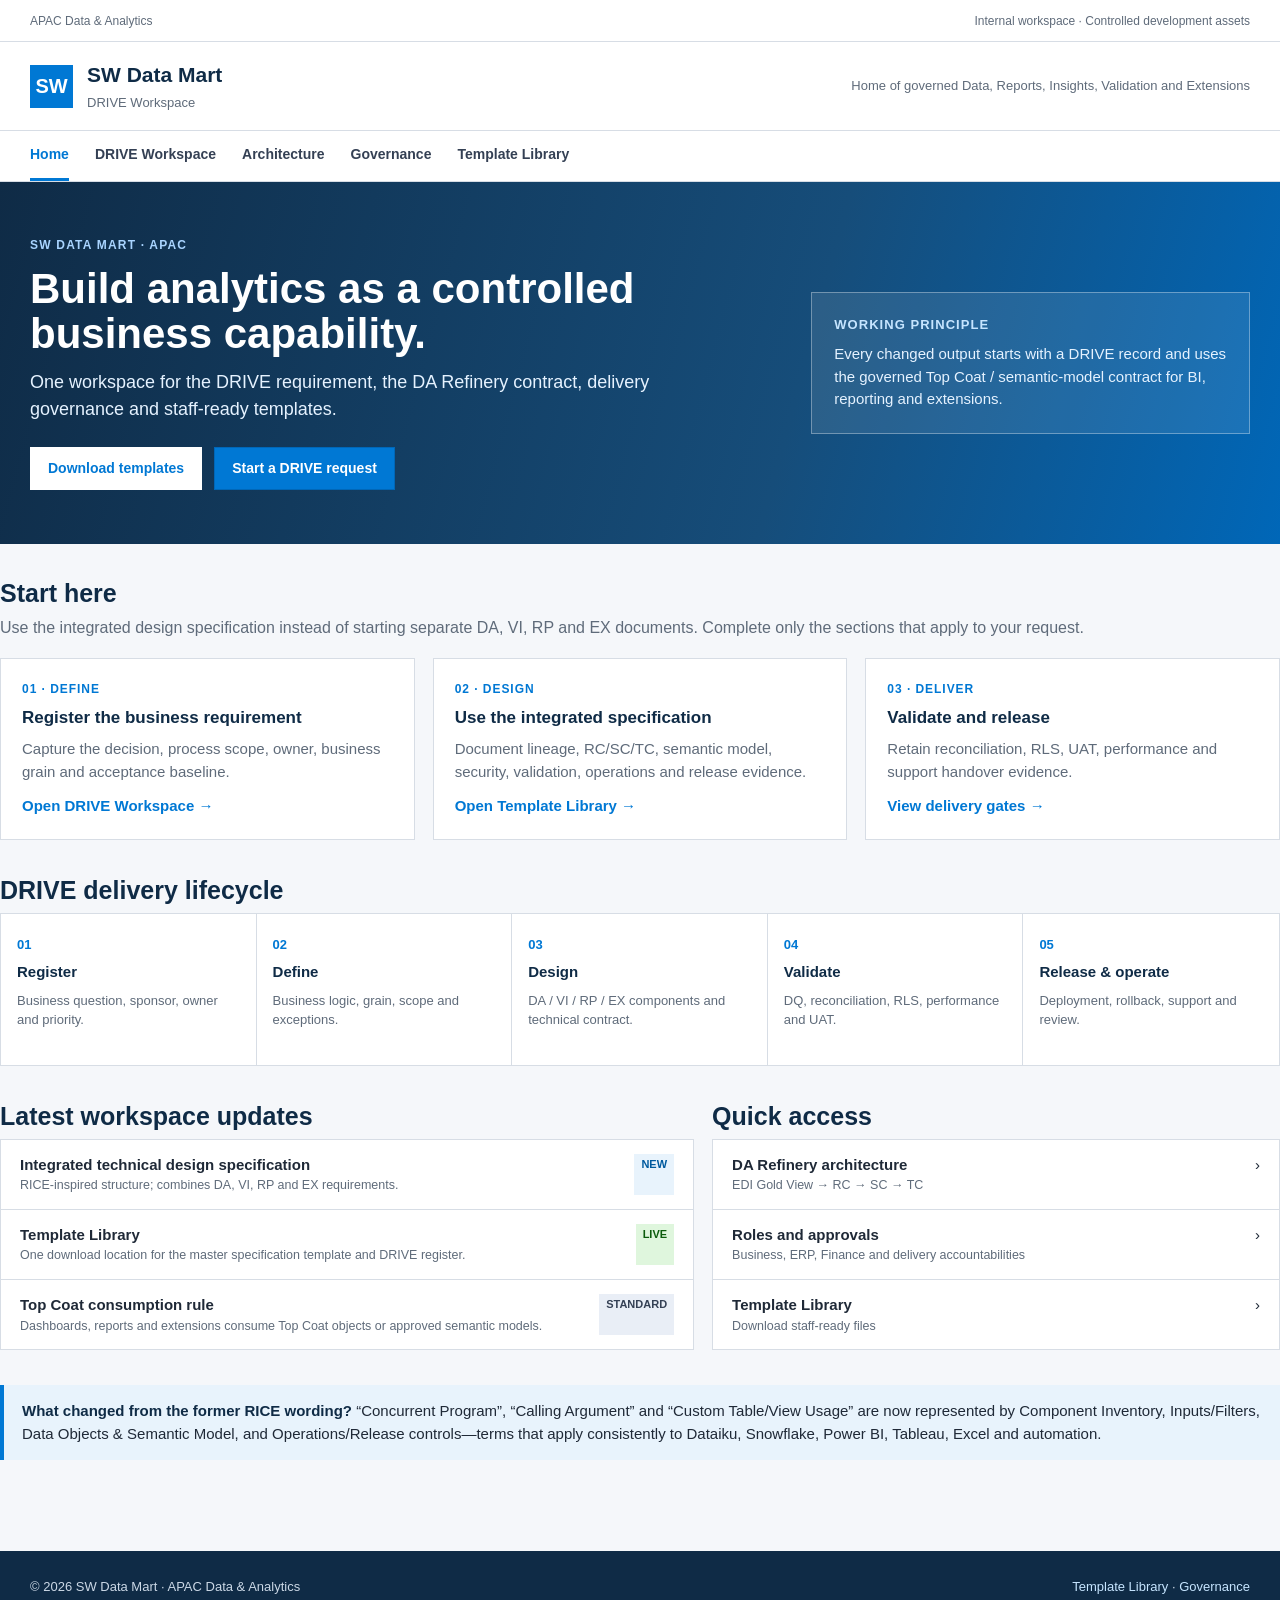
==== sharepoint-site/index.html @ db6c0f54 "Consolidate DRIVE design and add SharePoint site" ====
<!doctype html><html lang="en"><head><meta charset="utf-8"><meta name="viewport" content="width=device-width,initial-scale=1"><title>SW Data Mart | Home</title><link rel="stylesheet" href="assets/styles.css"></head><body>
<div class="topbar"><div class="shell"><span>APAC Data & Analytics</span><span>Internal workspace · Controlled development assets</span></div></div><header class="sitehead"><div class="shell brandrow"><div class="brand"><div class="mark">SW</div><div><strong>SW Data Mart</strong><span>DRIVE Workspace</span></div></div><div class="utility">Home of governed Data, Reports, Insights, Validation and Extensions</div></div></header>
<nav><div class="shell"><a class="active" href="index.html">Home</a><a href="pages/drive-workspace.html">DRIVE Workspace</a><a href="pages/architecture.html">Architecture</a><a href="pages/governance.html">Governance</a><a href="pages/template-library.html">Template Library</a></div></nav>
<main><section class="hero"><div class="shell"><div><div class="eyebrow">SW Data Mart · APAC</div><h1>Build analytics as a controlled business capability.</h1><p>One workspace for the DRIVE requirement, the DA Refinery contract, delivery governance and staff-ready templates.</p><div class="actions"><a class="btn light" href="pages/template-library.html">Download templates</a><a class="btn" href="pages/drive-workspace.html">Start a DRIVE request</a></div></div><aside class="hero-panel"><strong>Working principle</strong><p>Every changed output starts with a DRIVE record and uses the governed Top Coat / semantic-model contract for BI, reporting and extensions.</p></aside></div></section>
<div class="shell content"><section class="section"><h2>Start here</h2><p class="intro">Use the integrated design specification instead of starting separate DA, VI, RP and EX documents. Complete only the sections that apply to your request.</p><div class="grid three"><article class="card"><div class="kicker">01 · Define</div><h3>Register the business requirement</h3><p>Capture the decision, process scope, owner, business grain and acceptance baseline.</p><p style="margin-top:12px"><a href="pages/drive-workspace.html">Open DRIVE Workspace →</a></p></article><article class="card"><div class="kicker">02 · Design</div><h3>Use the integrated specification</h3><p>Document lineage, RC/SC/TC, semantic model, security, validation, operations and release evidence.</p><p style="margin-top:12px"><a href="pages/template-library.html">Open Template Library →</a></p></article><article class="card"><div class="kicker">03 · Deliver</div><h3>Validate and release</h3><p>Retain reconciliation, RLS, UAT, performance and support handover evidence.</p><p style="margin-top:12px"><a href="pages/governance.html">View delivery gates →</a></p></article></div></section>
<section class="section"><h2>DRIVE delivery lifecycle</h2><div class="process"><div class="item"><span class="num">01</span><strong>Register</strong><p>Business question, sponsor, owner and priority.</p></div><div class="item"><span class="num">02</span><strong>Define</strong><p>Business logic, grain, scope and exceptions.</p></div><div class="item"><span class="num">03</span><strong>Design</strong><p>DA / VI / RP / EX components and technical contract.</p></div><div class="item"><span class="num">04</span><strong>Validate</strong><p>DQ, reconciliation, RLS, performance and UAT.</p></div><div class="item"><span class="num">05</span><strong>Release & operate</strong><p>Deployment, rollback, support and review.</p></div></div></section>
<section class="section quick"><div><h2>Latest workspace updates</h2><div class="list"><div class="row"><div><b>Integrated technical design specification</b><small>RICE-inspired structure; combines DA, VI, RP and EX requirements.</small></div><span class="badge new">NEW</span></div><div class="row"><div><b>Template Library</b><small>One download location for the master specification template and DRIVE register.</small></div><span class="badge live">LIVE</span></div><div class="row"><div><b>Top Coat consumption rule</b><small>Dashboards, reports and extensions consume Top Coat objects or approved semantic models.</small></div><span class="badge">STANDARD</span></div></div></div><div><h2>Quick access</h2><div class="list"><a href="pages/architecture.html"><span><b>DA Refinery architecture</b><small>EDI Gold View → RC → SC → TC</small></span><span>›</span></a><a href="pages/governance.html"><span><b>Roles and approvals</b><small>Business, ERP, Finance and delivery accountabilities</small></span><span>›</span></a><a href="pages/template-library.html"><span><b>Template Library</b><small>Download staff-ready files</small></span><span>›</span></a></div></div></section>
<section class="section"><div class="notice"><b>What changed from the former RICE wording?</b> “Concurrent Program”, “Calling Argument” and “Custom Table/View Usage” are now represented by Component Inventory, Inputs/Filters, Data Objects & Semantic Model, and Operations/Release controls—terms that apply consistently to Dataiku, Snowflake, Power BI, Tableau, Excel and automation.</div></section></div></main>
<footer class="footer"><div class="shell"><span>© <span data-year></span> SW Data Mart · APAC Data & Analytics</span><span><a href="pages/template-library.html">Template Library</a> · <a href="pages/governance.html">Governance</a></span></div></footer><script src="assets/site.js"></script></body></html>
---- sharepoint-site/assets/styles.css ----
:root{--blue:#0078d4;--navy:#0f2b46;--ink:#1f2937;--muted:#5f6b7a;--bg:#f5f7fa;--line:#d7dde5;--white:#fff;--green:#107c10;--gold:#8a5d00}*{box-sizing:border-box}html{scroll-behavior:smooth}body{margin:0;background:var(--bg);color:var(--ink);font:15px/1.5 "Segoe UI",SegoeUI,Arial,sans-serif}.shell{max-width:1280px;margin:auto;padding:0 30px}.topbar{height:42px;background:#fff;border-bottom:1px solid var(--line);display:flex;align-items:center}.topbar .shell{width:100%;display:flex;justify-content:space-between;font-size:12px;color:var(--muted)}.sitehead{background:#fff}.brandrow{min-height:88px;display:flex;align-items:center;justify-content:space-between;gap:24px}.brand{display:flex;align-items:center;gap:14px}.mark{width:43px;height:43px;background:var(--blue);display:grid;place-items:center;color:#fff;font-weight:800;font-size:20px}.brand strong{display:block;color:var(--navy);font-size:21px}.brand span{color:var(--muted);font-size:13px}.utility{font-size:13px;color:var(--muted)}nav{background:#fff;border-top:1px solid var(--line);border-bottom:1px solid var(--line)}nav .shell{display:flex;gap:26px;overflow:auto}nav a{padding:13px 0;color:#344054;text-decoration:none;white-space:nowrap;font-weight:600;font-size:14px;border-bottom:3px solid transparent}nav a:hover,nav a.active{color:var(--blue);border-color:var(--blue)}.hero{background:linear-gradient(105deg,#0f2b46 0%,#164d7a 62%,#0067b8 100%);color:white;padding:54px 0}.hero .shell{display:grid;grid-template-columns:1.25fr .75fr;gap:50px;align-items:center}.eyebrow{font-size:12px;font-weight:800;letter-spacing:.1em;text-transform:uppercase;color:#a9d4ff}.hero h1{font-size:42px;line-height:1.08;margin:12px 0}.hero p{margin:0;max-width:700px;color:#e5f2ff;font-size:18px}.hero-panel{background:#ffffff18;border:1px solid #ffffff55;padding:22px}.hero-panel strong{display:block;font-size:13px;text-transform:uppercase;letter-spacing:.08em;color:#c6e5ff}.hero-panel p{font-size:15px;margin-top:9px}.btn{display:inline-block;text-decoration:none;background:var(--blue);color:white;padding:10px 17px;font-weight:700;font-size:14px;border:1px solid #0067b8}.btn.light{background:white;color:var(--blue);border-color:white}.hero .actions{margin-top:24px;display:flex;gap:12px;flex-wrap:wrap}.content{padding:34px 0 56px}.section{margin:0 0 35px}.section h2{font-size:25px;line-height:1.2;color:var(--navy);margin:0 0 8px}.section .intro{color:var(--muted);margin:0 0 18px;font-size:16px}.grid{display:grid;gap:18px}.grid.three{grid-template-columns:repeat(3,1fr)}.grid.four{grid-template-columns:repeat(4,1fr)}.card{background:#fff;border:1px solid var(--line);padding:21px}.card h3{color:var(--navy);font-size:17px;margin:0 0 8px}.card p{color:var(--muted);margin:0}.card .kicker{font-size:12px;font-weight:800;letter-spacing:.08em;color:var(--blue);text-transform:uppercase;margin-bottom:7px}.card a{color:var(--blue);font-weight:700;text-decoration:none}.card a:hover{text-decoration:underline}.notice{background:#e8f3fc;border-left:4px solid var(--blue);padding:15px 18px}.notice b{color:var(--navy)}.process{display:grid;grid-template-columns:repeat(5,1fr);gap:0;background:#fff;border:1px solid var(--line)}.process .item{padding:21px 16px;min-height:151px;position:relative}.process .item:not(:last-child){border-right:1px solid var(--line)}.process .num{display:block;color:var(--blue);font-size:13px;font-weight:800}.process strong{display:block;margin:7px 0;color:var(--navy)}.process p{font-size:13px;color:var(--muted);margin:0}.quick{display:grid;grid-template-columns:1.1fr .9fr;gap:18px}.list{background:#fff;border:1px solid var(--line)}.list h3{padding:17px 19px;margin:0;border-bottom:1px solid var(--line);font-size:16px;color:var(--navy)}.list a,.list .row{display:flex;justify-content:space-between;gap:14px;padding:14px 19px;border-bottom:1px solid var(--line);text-decoration:none;color:var(--ink)}.list a:last-child,.list .row:last-child{border-bottom:0}.list a:hover{background:#f8fbff}.list small{color:var(--muted);display:block}.badge{display:inline-block;padding:2px 7px;font-size:11px;font-weight:700;background:#e9eef6;color:#344054}.badge.live{background:#dff6dd;color:#0c5c0c}.badge.new{background:#e8f3fc;color:#005a9e}.breadcrumb{padding:18px 0 12px;font-size:13px;color:var(--muted)}.breadcrumb a{color:var(--blue);text-decoration:none}.page-title{background:#fff;border-bottom:1px solid var(--line);padding:28px 0}.page-title h1{color:var(--navy);font-size:32px;margin:0 0 7px}.page-title p{color:var(--muted);margin:0;max-width:800px}.table-wrap{overflow:auto;background:#fff;border:1px solid var(--line)}table{border-collapse:collapse;width:100%;min-width:750px}th,td{padding:13px 15px;text-align:left;vertical-align:top;border-bottom:1px solid var(--line)}th{background:var(--navy);color:#fff;font-size:13px}td{color:#475467}td:first-child{font-weight:700;color:var(--navy)}.dl-card{display:grid;grid-template-columns:50px 1fr auto;gap:15px;align-items:center;background:#fff;border:1px solid var(--line);padding:18px;margin-bottom:12px}.fileicon{width:46px;height:50px;border:1px solid #b8c5d4;color:var(--blue);font-weight:800;font-size:11px;display:grid;place-items:center}.dl-card h3{margin:0 0 4px;color:var(--navy);font-size:16px}.dl-card p{margin:0;color:var(--muted);font-size:13px}.download{background:var(--blue);color:#fff;text-decoration:none;padding:9px 13px;font-size:13px;font-weight:700;white-space:nowrap}.download:hover{background:#0067b8}.footer{background:#0f2b46;color:#cbd8e6;padding:26px 0;font-size:13px}.footer .shell{display:flex;justify-content:space-between;gap:20px;flex-wrap:wrap}.footer a{color:#c6e5ff;text-decoration:none}@media(max-width:850px){.hero .shell,.quick{grid-template-columns:1fr}.grid.three,.grid.four{grid-template-columns:repeat(2,1fr)}.process{grid-template-columns:repeat(2,1fr)}.process .item{border-bottom:1px solid var(--line)}.process .item:nth-child(2n){border-right:0}.hero h1{font-size:34px}}@media(max-width:520px){.shell{padding:0 18px}.utility{display:none}.grid.three,.grid.four,.process{grid-template-columns:1fr}.process .item{border-right:0!important}.brand strong{font-size:17px}.hero{padding:40px 0}.hero h1{font-size:30px}.dl-card{grid-template-columns:44px 1fr}.download{grid-column:1 / -1;text-align:center}}
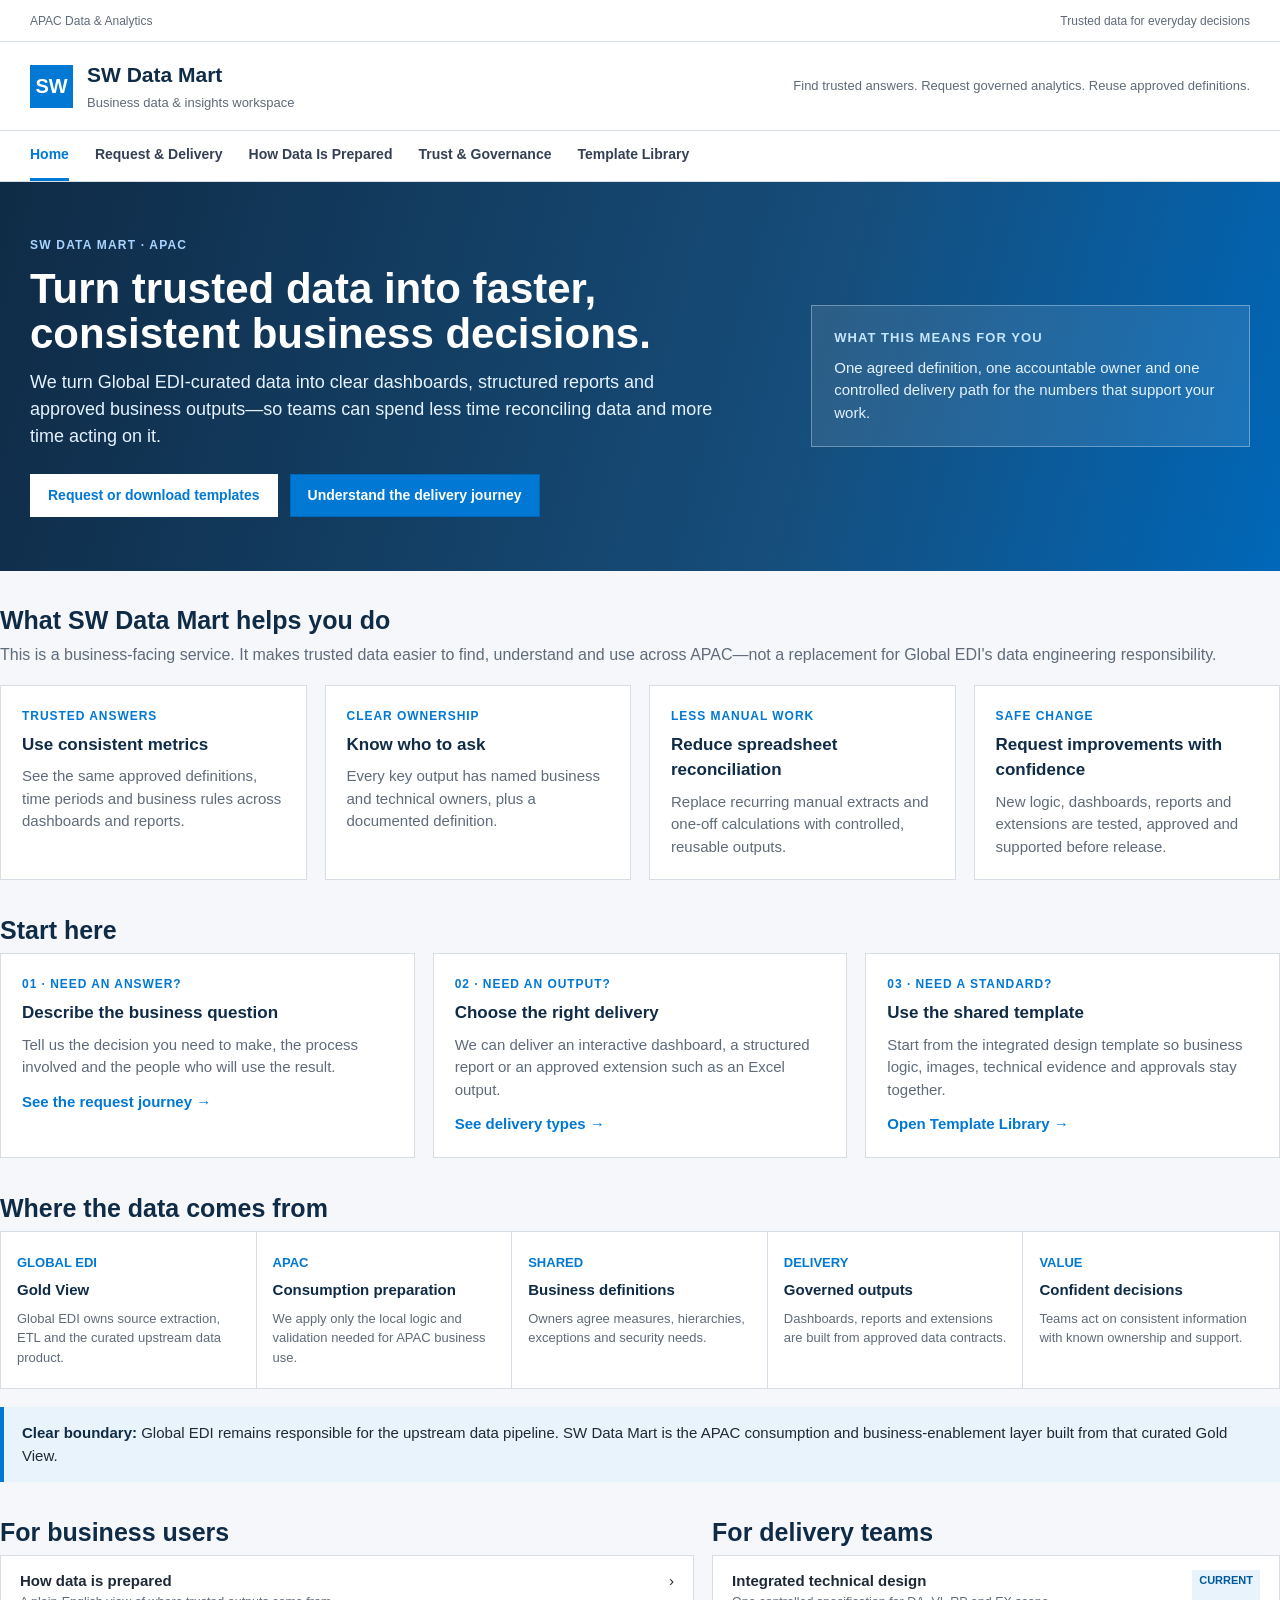
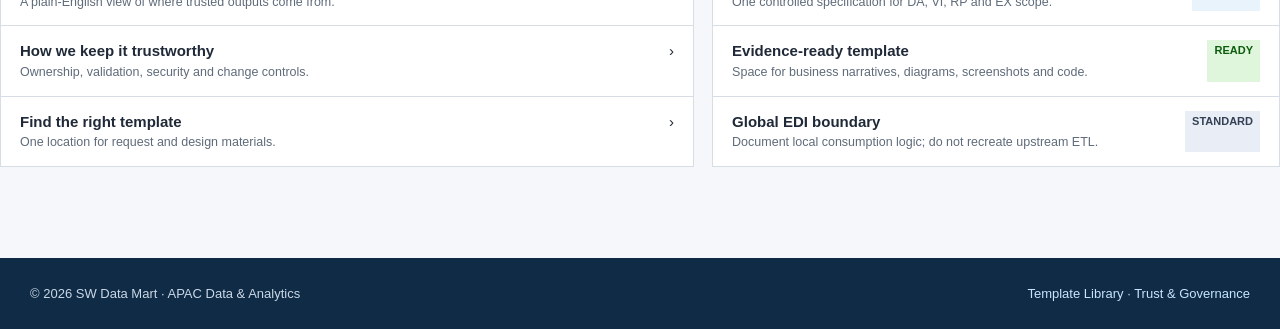
==== commit 40a3faac: "Clarify Global EDI consumption architecture" ====
--- a/sharepoint-site/index.html
+++ b/sharepoint-site/index.html
@@ -1,9 +1,9 @@
 <!doctype html><html lang="en"><head><meta charset="utf-8"><meta name="viewport" content="width=device-width,initial-scale=1"><title>SW Data Mart | Home</title><link rel="stylesheet" href="assets/styles.css"></head><body>
-<div class="topbar"><div class="shell"><span>APAC Data & Analytics</span><span>Internal workspace · Controlled development assets</span></div></div><header class="sitehead"><div class="shell brandrow"><div class="brand"><div class="mark">SW</div><div><strong>SW Data Mart</strong><span>DRIVE Workspace</span></div></div><div class="utility">Home of governed Data, Reports, Insights, Validation and Extensions</div></div></header>
-<nav><div class="shell"><a class="active" href="index.html">Home</a><a href="pages/drive-workspace.html">DRIVE Workspace</a><a href="pages/architecture.html">Architecture</a><a href="pages/governance.html">Governance</a><a href="pages/template-library.html">Template Library</a></div></nav>
-<main><section class="hero"><div class="shell"><div><div class="eyebrow">SW Data Mart · APAC</div><h1>Build analytics as a controlled business capability.</h1><p>One workspace for the DRIVE requirement, the DA Refinery contract, delivery governance and staff-ready templates.</p><div class="actions"><a class="btn light" href="pages/template-library.html">Download templates</a><a class="btn" href="pages/drive-workspace.html">Start a DRIVE request</a></div></div><aside class="hero-panel"><strong>Working principle</strong><p>Every changed output starts with a DRIVE record and uses the governed Top Coat / semantic-model contract for BI, reporting and extensions.</p></aside></div></section>
-<div class="shell content"><section class="section"><h2>Start here</h2><p class="intro">Use the integrated design specification instead of starting separate DA, VI, RP and EX documents. Complete only the sections that apply to your request.</p><div class="grid three"><article class="card"><div class="kicker">01 · Define</div><h3>Register the business requirement</h3><p>Capture the decision, process scope, owner, business grain and acceptance baseline.</p><p style="margin-top:12px"><a href="pages/drive-workspace.html">Open DRIVE Workspace →</a></p></article><article class="card"><div class="kicker">02 · Design</div><h3>Use the integrated specification</h3><p>Document lineage, RC/SC/TC, semantic model, security, validation, operations and release evidence.</p><p style="margin-top:12px"><a href="pages/template-library.html">Open Template Library →</a></p></article><article class="card"><div class="kicker">03 · Deliver</div><h3>Validate and release</h3><p>Retain reconciliation, RLS, UAT, performance and support handover evidence.</p><p style="margin-top:12px"><a href="pages/governance.html">View delivery gates →</a></p></article></div></section>
-<section class="section"><h2>DRIVE delivery lifecycle</h2><div class="process"><div class="item"><span class="num">01</span><strong>Register</strong><p>Business question, sponsor, owner and priority.</p></div><div class="item"><span class="num">02</span><strong>Define</strong><p>Business logic, grain, scope and exceptions.</p></div><div class="item"><span class="num">03</span><strong>Design</strong><p>DA / VI / RP / EX components and technical contract.</p></div><div class="item"><span class="num">04</span><strong>Validate</strong><p>DQ, reconciliation, RLS, performance and UAT.</p></div><div class="item"><span class="num">05</span><strong>Release & operate</strong><p>Deployment, rollback, support and review.</p></div></div></section>
-<section class="section quick"><div><h2>Latest workspace updates</h2><div class="list"><div class="row"><div><b>Integrated technical design specification</b><small>RICE-inspired structure; combines DA, VI, RP and EX requirements.</small></div><span class="badge new">NEW</span></div><div class="row"><div><b>Template Library</b><small>One download location for the master specification template and DRIVE register.</small></div><span class="badge live">LIVE</span></div><div class="row"><div><b>Top Coat consumption rule</b><small>Dashboards, reports and extensions consume Top Coat objects or approved semantic models.</small></div><span class="badge">STANDARD</span></div></div></div><div><h2>Quick access</h2><div class="list"><a href="pages/architecture.html"><span><b>DA Refinery architecture</b><small>EDI Gold View → RC → SC → TC</small></span><span>›</span></a><a href="pages/governance.html"><span><b>Roles and approvals</b><small>Business, ERP, Finance and delivery accountabilities</small></span><span>›</span></a><a href="pages/template-library.html"><span><b>Template Library</b><small>Download staff-ready files</small></span><span>›</span></a></div></div></section>
-<section class="section"><div class="notice"><b>What changed from the former RICE wording?</b> “Concurrent Program”, “Calling Argument” and “Custom Table/View Usage” are now represented by Component Inventory, Inputs/Filters, Data Objects & Semantic Model, and Operations/Release controls—terms that apply consistently to Dataiku, Snowflake, Power BI, Tableau, Excel and automation.</div></section></div></main>
-<footer class="footer"><div class="shell"><span>© <span data-year></span> SW Data Mart · APAC Data & Analytics</span><span><a href="pages/template-library.html">Template Library</a> · <a href="pages/governance.html">Governance</a></span></div></footer><script src="assets/site.js"></script></body></html>
+<div class="topbar"><div class="shell"><span>APAC Data &amp; Analytics</span><span>Trusted data for everyday decisions</span></div></div><header class="sitehead"><div class="shell brandrow"><div class="brand"><div class="mark">SW</div><div><strong>SW Data Mart</strong><span>Business data &amp; insights workspace</span></div></div><div class="utility">Find trusted answers. Request governed analytics. Reuse approved definitions.</div></div></header>
+<nav><div class="shell"><a class="active" href="index.html">Home</a><a href="pages/drive-workspace.html">Request &amp; Delivery</a><a href="pages/architecture.html">How Data Is Prepared</a><a href="pages/governance.html">Trust &amp; Governance</a><a href="pages/template-library.html">Template Library</a></div></nav>
+<main><section class="hero"><div class="shell"><div><div class="eyebrow">SW Data Mart · APAC</div><h1>Turn trusted data into faster, consistent business decisions.</h1><p>We turn Global EDI-curated data into clear dashboards, structured reports and approved business outputs—so teams can spend less time reconciling data and more time acting on it.</p><div class="actions"><a class="btn light" href="pages/template-library.html">Request or download templates</a><a class="btn" href="pages/drive-workspace.html">Understand the delivery journey</a></div></div><aside class="hero-panel"><strong>What this means for you</strong><p>One agreed definition, one accountable owner and one controlled delivery path for the numbers that support your work.</p></aside></div></section>
+<div class="shell content"><section class="section"><h2>What SW Data Mart helps you do</h2><p class="intro">This is a business-facing service. It makes trusted data easier to find, understand and use across APAC—not a replacement for Global EDI's data engineering responsibility.</p><div class="grid four"><article class="card"><div class="kicker">Trusted answers</div><h3>Use consistent metrics</h3><p>See the same approved definitions, time periods and business rules across dashboards and reports.</p></article><article class="card"><div class="kicker">Clear ownership</div><h3>Know who to ask</h3><p>Every key output has named business and technical owners, plus a documented definition.</p></article><article class="card"><div class="kicker">Less manual work</div><h3>Reduce spreadsheet reconciliation</h3><p>Replace recurring manual extracts and one-off calculations with controlled, reusable outputs.</p></article><article class="card"><div class="kicker">Safe change</div><h3>Request improvements with confidence</h3><p>New logic, dashboards, reports and extensions are tested, approved and supported before release.</p></article></div></section>
+<section class="section"><h2>Start here</h2><div class="grid three"><article class="card"><div class="kicker">01 · Need an answer?</div><h3>Describe the business question</h3><p>Tell us the decision you need to make, the process involved and the people who will use the result.</p><p style="margin-top:12px"><a href="pages/drive-workspace.html">See the request journey →</a></p></article><article class="card"><div class="kicker">02 · Need an output?</div><h3>Choose the right delivery</h3><p>We can deliver an interactive dashboard, a structured report or an approved extension such as an Excel output.</p><p style="margin-top:12px"><a href="pages/drive-workspace.html">See delivery types →</a></p></article><article class="card"><div class="kicker">03 · Need a standard?</div><h3>Use the shared template</h3><p>Start from the integrated design template so business logic, images, technical evidence and approvals stay together.</p><p style="margin-top:12px"><a href="pages/template-library.html">Open Template Library →</a></p></article></div></section>
+<section class="section"><h2>Where the data comes from</h2><div class="process"><div class="item"><span class="num">GLOBAL EDI</span><strong>Gold View</strong><p>Global EDI owns source extraction, ETL and the curated upstream data product.</p></div><div class="item"><span class="num">APAC</span><strong>Consumption preparation</strong><p>We apply only the local logic and validation needed for APAC business use.</p></div><div class="item"><span class="num">SHARED</span><strong>Business definitions</strong><p>Owners agree measures, hierarchies, exceptions and security needs.</p></div><div class="item"><span class="num">DELIVERY</span><strong>Governed outputs</strong><p>Dashboards, reports and extensions are built from approved data contracts.</p></div><div class="item"><span class="num">VALUE</span><strong>Confident decisions</strong><p>Teams act on consistent information with known ownership and support.</p></div></div><div class="notice" style="margin-top:18px"><b>Clear boundary:</b> Global EDI remains responsible for the upstream data pipeline. SW Data Mart is the APAC consumption and business-enablement layer built from that curated Gold View.</div></section>
+<section class="section quick"><div><h2>For business users</h2><div class="list"><a href="pages/architecture.html"><span><b>How data is prepared</b><small>A plain-English view of where trusted outputs come from.</small></span><span>›</span></a><a href="pages/governance.html"><span><b>How we keep it trustworthy</b><small>Ownership, validation, security and change controls.</small></span><span>›</span></a><a href="pages/template-library.html"><span><b>Find the right template</b><small>One location for request and design materials.</small></span><span>›</span></a></div></div><div><h2>For delivery teams</h2><div class="list"><div class="row"><div><b>Integrated technical design</b><small>One controlled specification for DA, VI, RP and EX scope.</small></div><span class="badge new">CURRENT</span></div><div class="row"><div><b>Evidence-ready template</b><small>Space for business narratives, diagrams, screenshots and code.</small></div><span class="badge live">READY</span></div><div class="row"><div><b>Global EDI boundary</b><small>Document local consumption logic; do not recreate upstream ETL.</small></div><span class="badge">STANDARD</span></div></div></div></section></div></main>
+<footer class="footer"><div class="shell"><span>© <span data-year></span> SW Data Mart · APAC Data &amp; Analytics</span><span><a href="pages/template-library.html">Template Library</a> · <a href="pages/governance.html">Trust &amp; Governance</a></span></div></footer><script src="assets/site.js"></script></body></html>
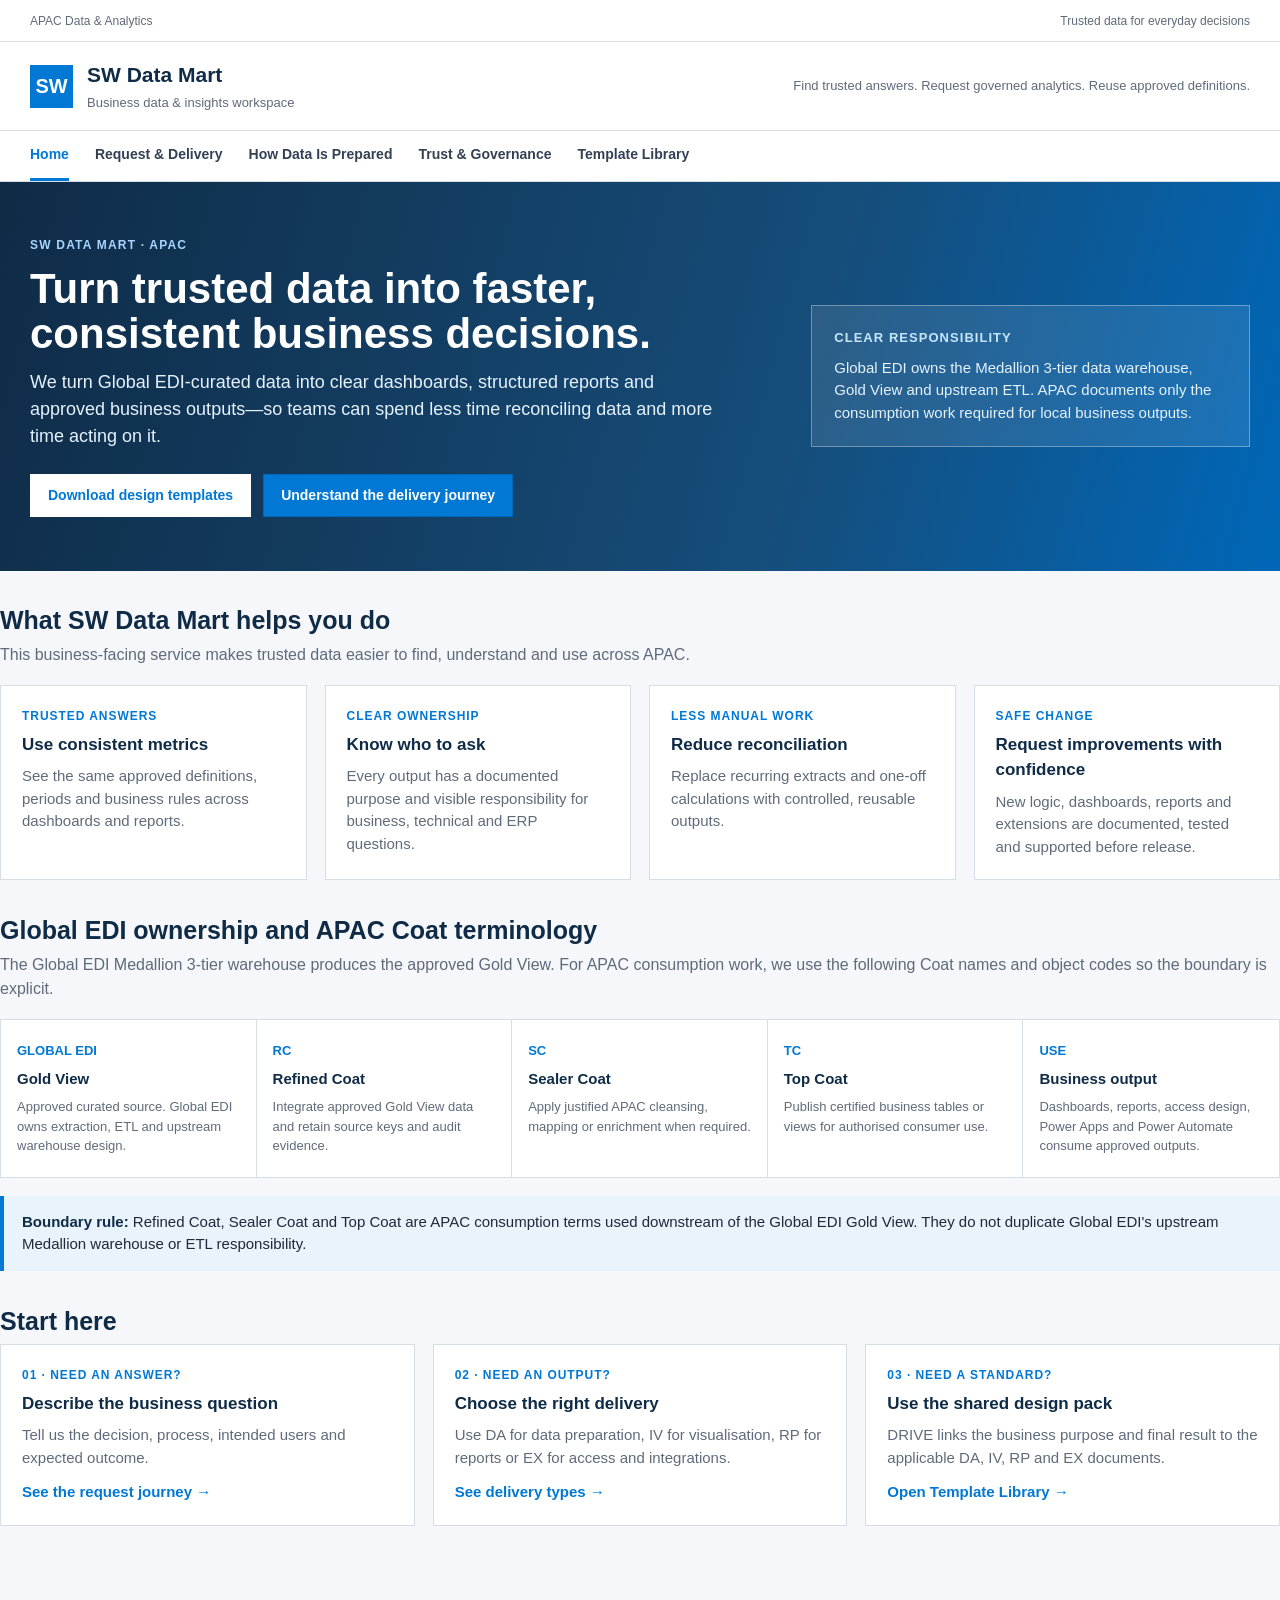
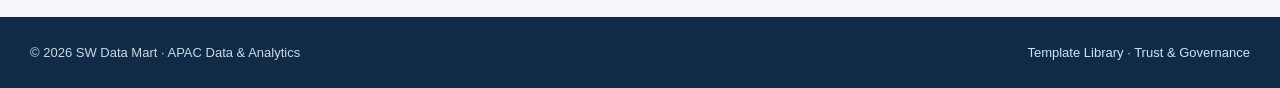
==== commit 052c8450: "Add Coat-based component design pack" ====
--- a/sharepoint-site/index.html
+++ b/sharepoint-site/index.html
@@ -1,9 +1 @@
-<!doctype html><html lang="en"><head><meta charset="utf-8"><meta name="viewport" content="width=device-width,initial-scale=1"><title>SW Data Mart | Home</title><link rel="stylesheet" href="assets/styles.css"></head><body>
-<div class="topbar"><div class="shell"><span>APAC Data &amp; Analytics</span><span>Trusted data for everyday decisions</span></div></div><header class="sitehead"><div class="shell brandrow"><div class="brand"><div class="mark">SW</div><div><strong>SW Data Mart</strong><span>Business data &amp; insights workspace</span></div></div><div class="utility">Find trusted answers. Request governed analytics. Reuse approved definitions.</div></div></header>
-<nav><div class="shell"><a class="active" href="index.html">Home</a><a href="pages/drive-workspace.html">Request &amp; Delivery</a><a href="pages/architecture.html">How Data Is Prepared</a><a href="pages/governance.html">Trust &amp; Governance</a><a href="pages/template-library.html">Template Library</a></div></nav>
-<main><section class="hero"><div class="shell"><div><div class="eyebrow">SW Data Mart · APAC</div><h1>Turn trusted data into faster, consistent business decisions.</h1><p>We turn Global EDI-curated data into clear dashboards, structured reports and approved business outputs—so teams can spend less time reconciling data and more time acting on it.</p><div class="actions"><a class="btn light" href="pages/template-library.html">Request or download templates</a><a class="btn" href="pages/drive-workspace.html">Understand the delivery journey</a></div></div><aside class="hero-panel"><strong>What this means for you</strong><p>One agreed definition, one accountable owner and one controlled delivery path for the numbers that support your work.</p></aside></div></section>
-<div class="shell content"><section class="section"><h2>What SW Data Mart helps you do</h2><p class="intro">This is a business-facing service. It makes trusted data easier to find, understand and use across APAC—not a replacement for Global EDI's data engineering responsibility.</p><div class="grid four"><article class="card"><div class="kicker">Trusted answers</div><h3>Use consistent metrics</h3><p>See the same approved definitions, time periods and business rules across dashboards and reports.</p></article><article class="card"><div class="kicker">Clear ownership</div><h3>Know who to ask</h3><p>Every key output has named business and technical owners, plus a documented definition.</p></article><article class="card"><div class="kicker">Less manual work</div><h3>Reduce spreadsheet reconciliation</h3><p>Replace recurring manual extracts and one-off calculations with controlled, reusable outputs.</p></article><article class="card"><div class="kicker">Safe change</div><h3>Request improvements with confidence</h3><p>New logic, dashboards, reports and extensions are tested, approved and supported before release.</p></article></div></section>
-<section class="section"><h2>Start here</h2><div class="grid three"><article class="card"><div class="kicker">01 · Need an answer?</div><h3>Describe the business question</h3><p>Tell us the decision you need to make, the process involved and the people who will use the result.</p><p style="margin-top:12px"><a href="pages/drive-workspace.html">See the request journey →</a></p></article><article class="card"><div class="kicker">02 · Need an output?</div><h3>Choose the right delivery</h3><p>We can deliver an interactive dashboard, a structured report or an approved extension such as an Excel output.</p><p style="margin-top:12px"><a href="pages/drive-workspace.html">See delivery types →</a></p></article><article class="card"><div class="kicker">03 · Need a standard?</div><h3>Use the shared template</h3><p>Start from the integrated design template so business logic, images, technical evidence and approvals stay together.</p><p style="margin-top:12px"><a href="pages/template-library.html">Open Template Library →</a></p></article></div></section>
-<section class="section"><h2>Where the data comes from</h2><div class="process"><div class="item"><span class="num">GLOBAL EDI</span><strong>Gold View</strong><p>Global EDI owns source extraction, ETL and the curated upstream data product.</p></div><div class="item"><span class="num">APAC</span><strong>Consumption preparation</strong><p>We apply only the local logic and validation needed for APAC business use.</p></div><div class="item"><span class="num">SHARED</span><strong>Business definitions</strong><p>Owners agree measures, hierarchies, exceptions and security needs.</p></div><div class="item"><span class="num">DELIVERY</span><strong>Governed outputs</strong><p>Dashboards, reports and extensions are built from approved data contracts.</p></div><div class="item"><span class="num">VALUE</span><strong>Confident decisions</strong><p>Teams act on consistent information with known ownership and support.</p></div></div><div class="notice" style="margin-top:18px"><b>Clear boundary:</b> Global EDI remains responsible for the upstream data pipeline. SW Data Mart is the APAC consumption and business-enablement layer built from that curated Gold View.</div></section>
-<section class="section quick"><div><h2>For business users</h2><div class="list"><a href="pages/architecture.html"><span><b>How data is prepared</b><small>A plain-English view of where trusted outputs come from.</small></span><span>›</span></a><a href="pages/governance.html"><span><b>How we keep it trustworthy</b><small>Ownership, validation, security and change controls.</small></span><span>›</span></a><a href="pages/template-library.html"><span><b>Find the right template</b><small>One location for request and design materials.</small></span><span>›</span></a></div></div><div><h2>For delivery teams</h2><div class="list"><div class="row"><div><b>Integrated technical design</b><small>One controlled specification for DA, VI, RP and EX scope.</small></div><span class="badge new">CURRENT</span></div><div class="row"><div><b>Evidence-ready template</b><small>Space for business narratives, diagrams, screenshots and code.</small></div><span class="badge live">READY</span></div><div class="row"><div><b>Global EDI boundary</b><small>Document local consumption logic; do not recreate upstream ETL.</small></div><span class="badge">STANDARD</span></div></div></div></section></div></main>
-<footer class="footer"><div class="shell"><span>© <span data-year></span> SW Data Mart · APAC Data &amp; Analytics</span><span><a href="pages/template-library.html">Template Library</a> · <a href="pages/governance.html">Trust &amp; Governance</a></span></div></footer><script src="assets/site.js"></script></body></html>
+<!doctype html><html lang="en"><head><meta charset="utf-8"><meta name="viewport" content="width=device-width,initial-scale=1"><title>SW Data Mart | Home</title><link rel="stylesheet" href="assets/styles.css"></head><body><div class="topbar"><div class="shell"><span>APAC Data &amp; Analytics</span><span>Trusted data for everyday decisions</span></div></div><header class="sitehead"><div class="shell brandrow"><div class="brand"><div class="mark">SW</div><div><strong>SW Data Mart</strong><span>Business data &amp; insights workspace</span></div></div><div class="utility">Find trusted answers. Request governed analytics. Reuse approved definitions.</div></div></header><nav><div class="shell"><a class="active" href="index.html">Home</a><a href="pages/drive-workspace.html">Request &amp; Delivery</a><a href="pages/architecture.html">How Data Is Prepared</a><a href="pages/governance.html">Trust &amp; Governance</a><a href="pages/template-library.html">Template Library</a></div></nav><main><section class="hero"><div class="shell"><div><div class="eyebrow">SW Data Mart · APAC</div><h1>Turn trusted data into faster, consistent business decisions.</h1><p>We turn Global EDI-curated data into clear dashboards, structured reports and approved business outputs—so teams can spend less time reconciling data and more time acting on it.</p><div class="actions"><a class="btn light" href="pages/template-library.html">Download design templates</a><a class="btn" href="pages/drive-workspace.html">Understand the delivery journey</a></div></div><aside class="hero-panel"><strong>Clear responsibility</strong><p>Global EDI owns the Medallion 3-tier data warehouse, Gold View and upstream ETL. APAC documents only the consumption work required for local business outputs.</p></aside></div></section><div class="shell content"><section class="section"><h2>What SW Data Mart helps you do</h2><p class="intro">This business-facing service makes trusted data easier to find, understand and use across APAC.</p><div class="grid four"><article class="card"><div class="kicker">Trusted answers</div><h3>Use consistent metrics</h3><p>See the same approved definitions, periods and business rules across dashboards and reports.</p></article><article class="card"><div class="kicker">Clear ownership</div><h3>Know who to ask</h3><p>Every output has a documented purpose and visible responsibility for business, technical and ERP questions.</p></article><article class="card"><div class="kicker">Less manual work</div><h3>Reduce reconciliation</h3><p>Replace recurring extracts and one-off calculations with controlled, reusable outputs.</p></article><article class="card"><div class="kicker">Safe change</div><h3>Request improvements with confidence</h3><p>New logic, dashboards, reports and extensions are documented, tested and supported before release.</p></article></div></section><section class="section"><h2>Global EDI ownership and APAC Coat terminology</h2><p class="intro">The Global EDI Medallion 3-tier warehouse produces the approved Gold View. For APAC consumption work, we use the following Coat names and object codes so the boundary is explicit.</p><div class="process"><div class="item"><span class="num">GLOBAL EDI</span><strong>Gold View</strong><p>Approved curated source. Global EDI owns extraction, ETL and upstream warehouse design.</p></div><div class="item"><span class="num">RC</span><strong>Refined Coat</strong><p>Integrate approved Gold View data and retain source keys and audit evidence.</p></div><div class="item"><span class="num">SC</span><strong>Sealer Coat</strong><p>Apply justified APAC cleansing, mapping or enrichment when required.</p></div><div class="item"><span class="num">TC</span><strong>Top Coat</strong><p>Publish certified business tables or views for authorised consumer use.</p></div><div class="item"><span class="num">USE</span><strong>Business output</strong><p>Dashboards, reports, access design, Power Apps and Power Automate consume approved outputs.</p></div></div><div class="notice" style="margin-top:18px"><b>Boundary rule:</b> Refined Coat, Sealer Coat and Top Coat are APAC consumption terms used downstream of the Global EDI Gold View. They do not duplicate Global EDI's upstream Medallion warehouse or ETL responsibility.</div></section><section class="section"><h2>Start here</h2><div class="grid three"><article class="card"><div class="kicker">01 · Need an answer?</div><h3>Describe the business question</h3><p>Tell us the decision, process, intended users and expected outcome.</p><p style="margin-top:12px"><a href="pages/drive-workspace.html">See the request journey →</a></p></article><article class="card"><div class="kicker">02 · Need an output?</div><h3>Choose the right delivery</h3><p>Use DA for data preparation, IV for visualisation, RP for reports or EX for access and integrations.</p><p style="margin-top:12px"><a href="pages/drive-workspace.html">See delivery types →</a></p></article><article class="card"><div class="kicker">03 · Need a standard?</div><h3>Use the shared design pack</h3><p>DRIVE links the business purpose and final result to the applicable DA, IV, RP and EX documents.</p><p style="margin-top:12px"><a href="pages/template-library.html">Open Template Library →</a></p></article></div></section></div></main><footer class="footer"><div class="shell"><span>© <span data-year></span> SW Data Mart · APAC Data &amp; Analytics</span><span><a href="pages/template-library.html">Template Library</a> · <a href="pages/governance.html">Trust &amp; Governance</a></span></div></footer><script src="assets/site.js"></script></body></html>
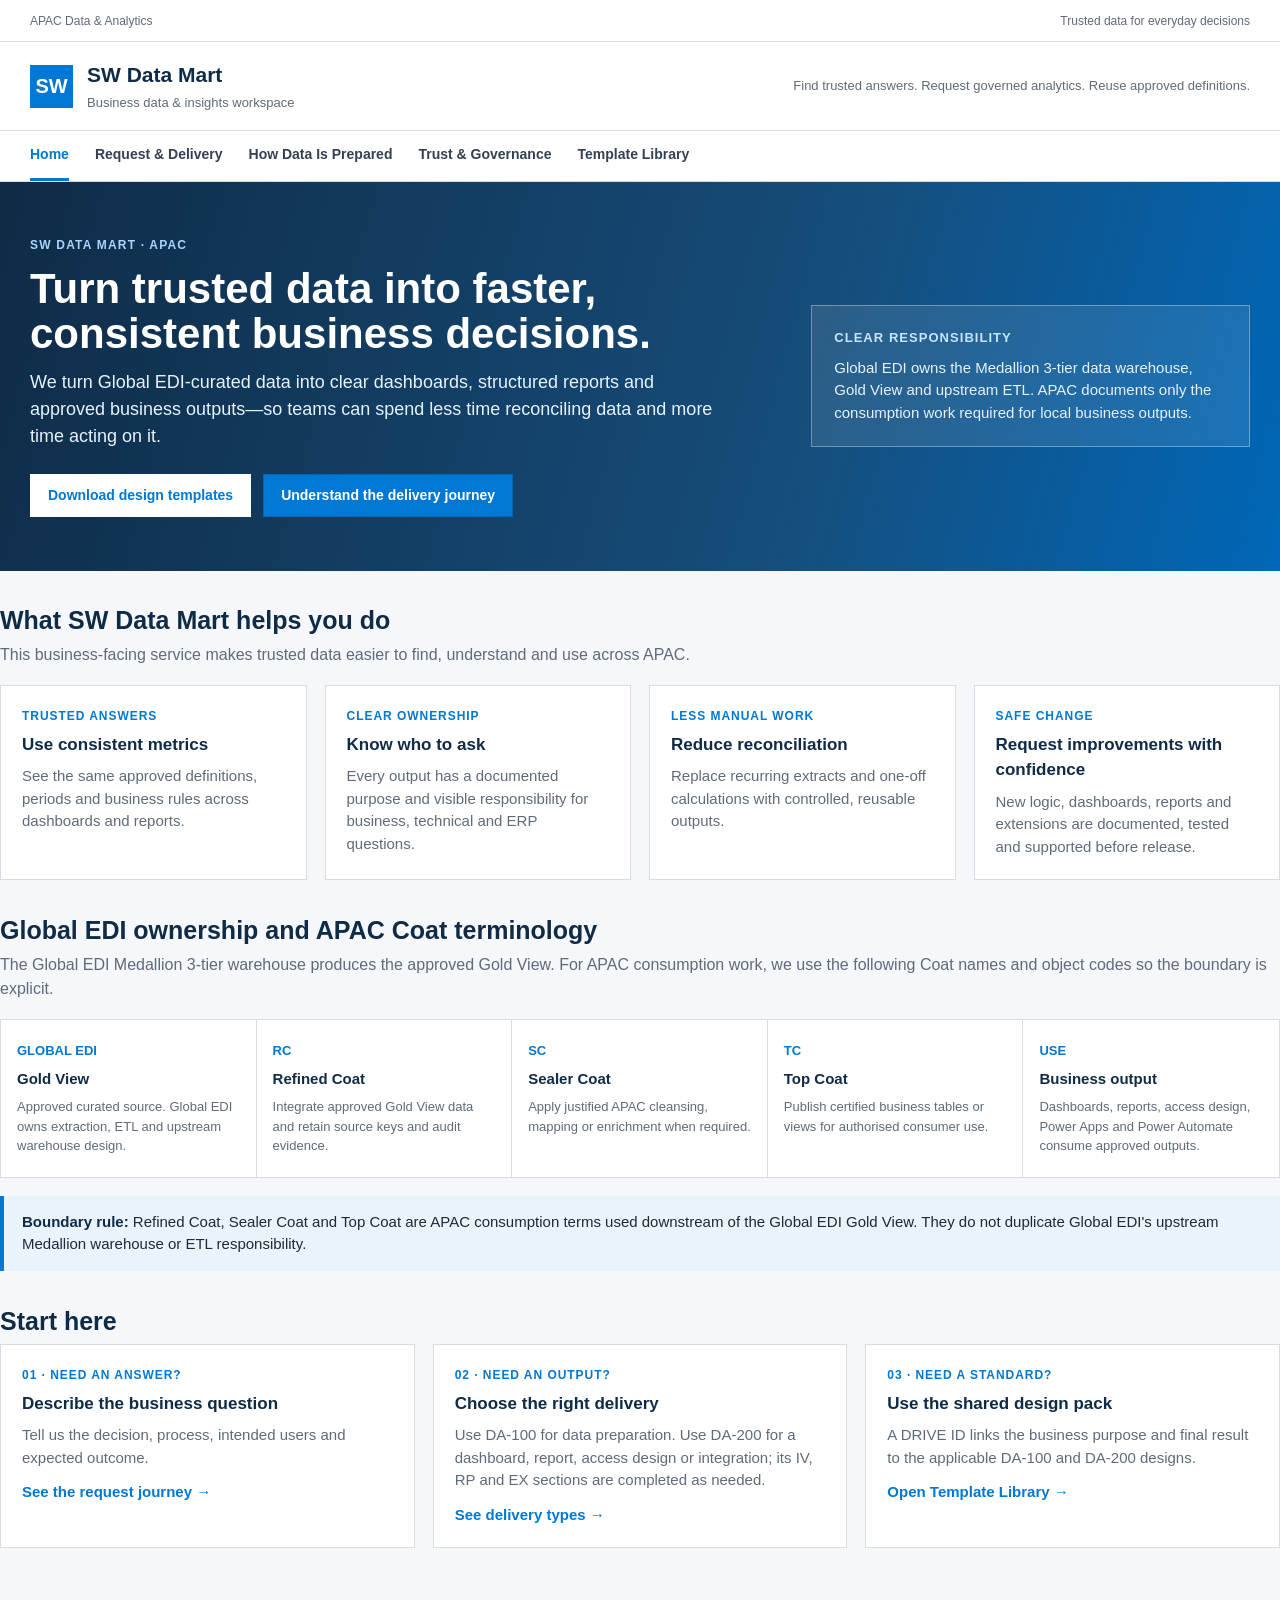
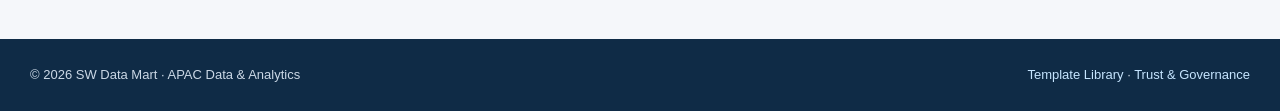
==== commit 7500d7bf: "Add DRIVE delivery design and consolidate templates" ====
--- a/sharepoint-site/index.html
+++ b/sharepoint-site/index.html
@@ -1 +1,16 @@
-<!doctype html><html lang="en"><head><meta charset="utf-8"><meta name="viewport" content="width=device-width,initial-scale=1"><title>SW Data Mart | Home</title><link rel="stylesheet" href="assets/styles.css"></head><body><div class="topbar"><div class="shell"><span>APAC Data &amp; Analytics</span><span>Trusted data for everyday decisions</span></div></div><header class="sitehead"><div class="shell brandrow"><div class="brand"><div class="mark">SW</div><div><strong>SW Data Mart</strong><span>Business data &amp; insights workspace</span></div></div><div class="utility">Find trusted answers. Request governed analytics. Reuse approved definitions.</div></div></header><nav><div class="shell"><a class="active" href="index.html">Home</a><a href="pages/drive-workspace.html">Request &amp; Delivery</a><a href="pages/architecture.html">How Data Is Prepared</a><a href="pages/governance.html">Trust &amp; Governance</a><a href="pages/template-library.html">Template Library</a></div></nav><main><section class="hero"><div class="shell"><div><div class="eyebrow">SW Data Mart · APAC</div><h1>Turn trusted data into faster, consistent business decisions.</h1><p>We turn Global EDI-curated data into clear dashboards, structured reports and approved business outputs—so teams can spend less time reconciling data and more time acting on it.</p><div class="actions"><a class="btn light" href="pages/template-library.html">Download design templates</a><a class="btn" href="pages/drive-workspace.html">Understand the delivery journey</a></div></div><aside class="hero-panel"><strong>Clear responsibility</strong><p>Global EDI owns the Medallion 3-tier data warehouse, Gold View and upstream ETL. APAC documents only the consumption work required for local business outputs.</p></aside></div></section><div class="shell content"><section class="section"><h2>What SW Data Mart helps you do</h2><p class="intro">This business-facing service makes trusted data easier to find, understand and use across APAC.</p><div class="grid four"><article class="card"><div class="kicker">Trusted answers</div><h3>Use consistent metrics</h3><p>See the same approved definitions, periods and business rules across dashboards and reports.</p></article><article class="card"><div class="kicker">Clear ownership</div><h3>Know who to ask</h3><p>Every output has a documented purpose and visible responsibility for business, technical and ERP questions.</p></article><article class="card"><div class="kicker">Less manual work</div><h3>Reduce reconciliation</h3><p>Replace recurring extracts and one-off calculations with controlled, reusable outputs.</p></article><article class="card"><div class="kicker">Safe change</div><h3>Request improvements with confidence</h3><p>New logic, dashboards, reports and extensions are documented, tested and supported before release.</p></article></div></section><section class="section"><h2>Global EDI ownership and APAC Coat terminology</h2><p class="intro">The Global EDI Medallion 3-tier warehouse produces the approved Gold View. For APAC consumption work, we use the following Coat names and object codes so the boundary is explicit.</p><div class="process"><div class="item"><span class="num">GLOBAL EDI</span><strong>Gold View</strong><p>Approved curated source. Global EDI owns extraction, ETL and upstream warehouse design.</p></div><div class="item"><span class="num">RC</span><strong>Refined Coat</strong><p>Integrate approved Gold View data and retain source keys and audit evidence.</p></div><div class="item"><span class="num">SC</span><strong>Sealer Coat</strong><p>Apply justified APAC cleansing, mapping or enrichment when required.</p></div><div class="item"><span class="num">TC</span><strong>Top Coat</strong><p>Publish certified business tables or views for authorised consumer use.</p></div><div class="item"><span class="num">USE</span><strong>Business output</strong><p>Dashboards, reports, access design, Power Apps and Power Automate consume approved outputs.</p></div></div><div class="notice" style="margin-top:18px"><b>Boundary rule:</b> Refined Coat, Sealer Coat and Top Coat are APAC consumption terms used downstream of the Global EDI Gold View. They do not duplicate Global EDI's upstream Medallion warehouse or ETL responsibility.</div></section><section class="section"><h2>Start here</h2><div class="grid three"><article class="card"><div class="kicker">01 · Need an answer?</div><h3>Describe the business question</h3><p>Tell us the decision, process, intended users and expected outcome.</p><p style="margin-top:12px"><a href="pages/drive-workspace.html">See the request journey →</a></p></article><article class="card"><div class="kicker">02 · Need an output?</div><h3>Choose the right delivery</h3><p>Use DA for data preparation, IV for visualisation, RP for reports or EX for access and integrations.</p><p style="margin-top:12px"><a href="pages/drive-workspace.html">See delivery types →</a></p></article><article class="card"><div class="kicker">03 · Need a standard?</div><h3>Use the shared design pack</h3><p>DRIVE links the business purpose and final result to the applicable DA, IV, RP and EX documents.</p><p style="margin-top:12px"><a href="pages/template-library.html">Open Template Library →</a></p></article></div></section></div></main><footer class="footer"><div class="shell"><span>© <span data-year></span> SW Data Mart · APAC Data &amp; Analytics</span><span><a href="pages/template-library.html">Template Library</a> · <a href="pages/governance.html">Trust &amp; Governance</a></span></div></footer><script src="assets/site.js"></script></body></html>
+<!doctype html>
+<html lang="en"><head><meta charset="utf-8"><meta name="viewport" content="width=device-width,initial-scale=1"><title>SW Data Mart | Home</title><link rel="stylesheet" href="assets/styles.css"></head>
+<body>
+  <div class="topbar"><div class="shell"><span>APAC Data &amp; Analytics</span><span>Trusted data for everyday decisions</span></div></div>
+  <header class="sitehead"><div class="shell brandrow"><div class="brand"><div class="mark">SW</div><div><strong>SW Data Mart</strong><span>Business data &amp; insights workspace</span></div></div><div class="utility">Find trusted answers. Request governed analytics. Reuse approved definitions.</div></div></header>
+  <nav><div class="shell"><a class="active" href="index.html">Home</a><a href="pages/drive-workspace.html">Request &amp; Delivery</a><a href="pages/architecture.html">How Data Is Prepared</a><a href="pages/governance.html">Trust &amp; Governance</a><a href="pages/template-library.html">Template Library</a></div></nav>
+  <main>
+    <section class="hero"><div class="shell"><div><div class="eyebrow">SW Data Mart · APAC</div><h1>Turn trusted data into faster, consistent business decisions.</h1><p>We turn Global EDI-curated data into clear dashboards, structured reports and approved business outputs—so teams can spend less time reconciling data and more time acting on it.</p><div class="actions"><a class="btn light" href="pages/template-library.html">Download design templates</a><a class="btn" href="pages/drive-workspace.html">Understand the delivery journey</a></div></div><aside class="hero-panel"><strong>Clear responsibility</strong><p>Global EDI owns the Medallion 3-tier data warehouse, Gold View and upstream ETL. APAC documents only the consumption work required for local business outputs.</p></aside></div></section>
+    <div class="shell content">
+      <section class="section"><h2>What SW Data Mart helps you do</h2><p class="intro">This business-facing service makes trusted data easier to find, understand and use across APAC.</p><div class="grid four"><article class="card"><div class="kicker">Trusted answers</div><h3>Use consistent metrics</h3><p>See the same approved definitions, periods and business rules across dashboards and reports.</p></article><article class="card"><div class="kicker">Clear ownership</div><h3>Know who to ask</h3><p>Every output has a documented purpose and visible responsibility for business, technical and ERP questions.</p></article><article class="card"><div class="kicker">Less manual work</div><h3>Reduce reconciliation</h3><p>Replace recurring extracts and one-off calculations with controlled, reusable outputs.</p></article><article class="card"><div class="kicker">Safe change</div><h3>Request improvements with confidence</h3><p>New logic, dashboards, reports and extensions are documented, tested and supported before release.</p></article></div></section>
+      <section class="section"><h2>Global EDI ownership and APAC Coat terminology</h2><p class="intro">The Global EDI Medallion 3-tier warehouse produces the approved Gold View. For APAC consumption work, we use the following Coat names and object codes so the boundary is explicit.</p><div class="process"><div class="item"><span class="num">GLOBAL EDI</span><strong>Gold View</strong><p>Approved curated source. Global EDI owns extraction, ETL and upstream warehouse design.</p></div><div class="item"><span class="num">RC</span><strong>Refined Coat</strong><p>Integrate approved Gold View data and retain source keys and audit evidence.</p></div><div class="item"><span class="num">SC</span><strong>Sealer Coat</strong><p>Apply justified APAC cleansing, mapping or enrichment when required.</p></div><div class="item"><span class="num">TC</span><strong>Top Coat</strong><p>Publish certified business tables or views for authorised consumer use.</p></div><div class="item"><span class="num">USE</span><strong>Business output</strong><p>Dashboards, reports, access design, Power Apps and Power Automate consume approved outputs.</p></div></div><div class="notice" style="margin-top:18px"><b>Boundary rule:</b> Refined Coat, Sealer Coat and Top Coat are APAC consumption terms used downstream of the Global EDI Gold View. They do not duplicate Global EDI's upstream Medallion warehouse or ETL responsibility.</div></section>
+      <section class="section"><h2>Start here</h2><div class="grid three"><article class="card"><div class="kicker">01 · Need an answer?</div><h3>Describe the business question</h3><p>Tell us the decision, process, intended users and expected outcome.</p><p style="margin-top:12px"><a href="pages/drive-workspace.html">See the request journey →</a></p></article><article class="card"><div class="kicker">02 · Need an output?</div><h3>Choose the right delivery</h3><p>Use DA-100 for data preparation. Use DA-200 for a dashboard, report, access design or integration; its IV, RP and EX sections are completed as needed.</p><p style="margin-top:12px"><a href="pages/drive-workspace.html">See delivery types →</a></p></article><article class="card"><div class="kicker">03 · Need a standard?</div><h3>Use the shared design pack</h3><p>A DRIVE ID links the business purpose and final result to the applicable DA-100 and DA-200 designs.</p><p style="margin-top:12px"><a href="pages/template-library.html">Open Template Library →</a></p></article></div></section>
+    </div>
+  </main>
+  <footer class="footer"><div class="shell"><span>© <span data-year></span> SW Data Mart · APAC Data &amp; Analytics</span><span><a href="pages/template-library.html">Template Library</a> · <a href="pages/governance.html">Trust &amp; Governance</a></span></div></footer><script src="assets/site.js"></script>
+</body></html>
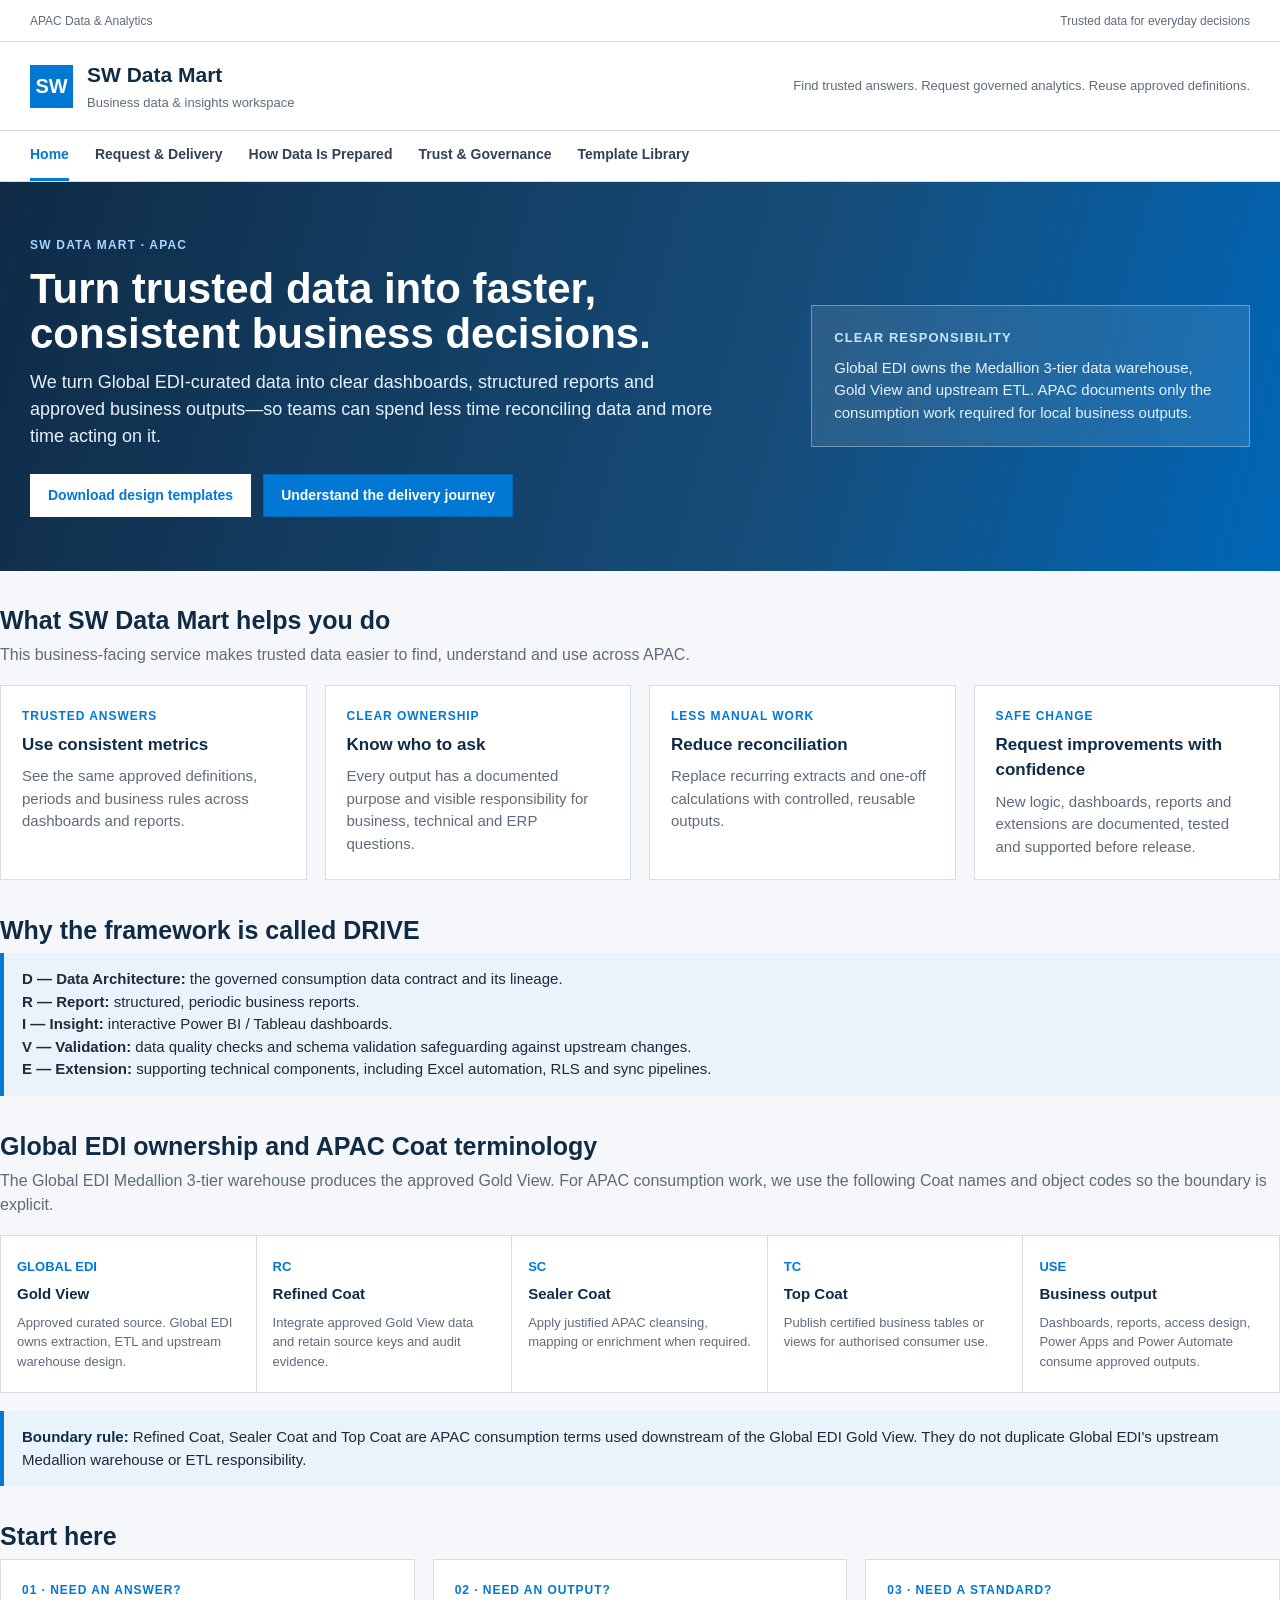
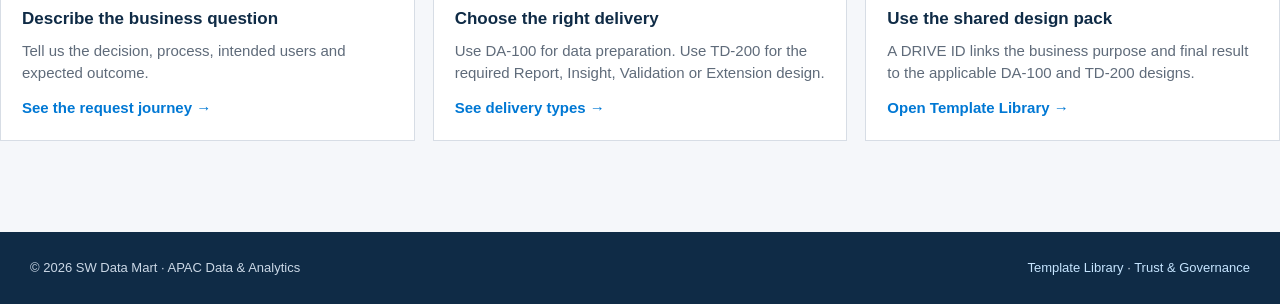
==== commit 47bea370: "Clarify DRIVE framework and rename technical design" ====
--- a/sharepoint-site/index.html
+++ b/sharepoint-site/index.html
@@ -8,8 +8,9 @@
     <section class="hero"><div class="shell"><div><div class="eyebrow">SW Data Mart · APAC</div><h1>Turn trusted data into faster, consistent business decisions.</h1><p>We turn Global EDI-curated data into clear dashboards, structured reports and approved business outputs—so teams can spend less time reconciling data and more time acting on it.</p><div class="actions"><a class="btn light" href="pages/template-library.html">Download design templates</a><a class="btn" href="pages/drive-workspace.html">Understand the delivery journey</a></div></div><aside class="hero-panel"><strong>Clear responsibility</strong><p>Global EDI owns the Medallion 3-tier data warehouse, Gold View and upstream ETL. APAC documents only the consumption work required for local business outputs.</p></aside></div></section>
     <div class="shell content">
       <section class="section"><h2>What SW Data Mart helps you do</h2><p class="intro">This business-facing service makes trusted data easier to find, understand and use across APAC.</p><div class="grid four"><article class="card"><div class="kicker">Trusted answers</div><h3>Use consistent metrics</h3><p>See the same approved definitions, periods and business rules across dashboards and reports.</p></article><article class="card"><div class="kicker">Clear ownership</div><h3>Know who to ask</h3><p>Every output has a documented purpose and visible responsibility for business, technical and ERP questions.</p></article><article class="card"><div class="kicker">Less manual work</div><h3>Reduce reconciliation</h3><p>Replace recurring extracts and one-off calculations with controlled, reusable outputs.</p></article><article class="card"><div class="kicker">Safe change</div><h3>Request improvements with confidence</h3><p>New logic, dashboards, reports and extensions are documented, tested and supported before release.</p></article></div></section>
+      <section class="section"><h2>Why the framework is called DRIVE</h2><div class="notice"><strong>D — Data Architecture:</strong> the governed consumption data contract and its lineage.<br><strong>R — Report:</strong> structured, periodic business reports.<br><strong>I — Insight:</strong> interactive Power BI / Tableau dashboards.<br><strong>V — Validation:</strong> data quality checks and schema validation safeguarding against upstream changes.<br><strong>E — Extension:</strong> supporting technical components, including Excel automation, RLS and sync pipelines.</div></section>
       <section class="section"><h2>Global EDI ownership and APAC Coat terminology</h2><p class="intro">The Global EDI Medallion 3-tier warehouse produces the approved Gold View. For APAC consumption work, we use the following Coat names and object codes so the boundary is explicit.</p><div class="process"><div class="item"><span class="num">GLOBAL EDI</span><strong>Gold View</strong><p>Approved curated source. Global EDI owns extraction, ETL and upstream warehouse design.</p></div><div class="item"><span class="num">RC</span><strong>Refined Coat</strong><p>Integrate approved Gold View data and retain source keys and audit evidence.</p></div><div class="item"><span class="num">SC</span><strong>Sealer Coat</strong><p>Apply justified APAC cleansing, mapping or enrichment when required.</p></div><div class="item"><span class="num">TC</span><strong>Top Coat</strong><p>Publish certified business tables or views for authorised consumer use.</p></div><div class="item"><span class="num">USE</span><strong>Business output</strong><p>Dashboards, reports, access design, Power Apps and Power Automate consume approved outputs.</p></div></div><div class="notice" style="margin-top:18px"><b>Boundary rule:</b> Refined Coat, Sealer Coat and Top Coat are APAC consumption terms used downstream of the Global EDI Gold View. They do not duplicate Global EDI's upstream Medallion warehouse or ETL responsibility.</div></section>
-      <section class="section"><h2>Start here</h2><div class="grid three"><article class="card"><div class="kicker">01 · Need an answer?</div><h3>Describe the business question</h3><p>Tell us the decision, process, intended users and expected outcome.</p><p style="margin-top:12px"><a href="pages/drive-workspace.html">See the request journey →</a></p></article><article class="card"><div class="kicker">02 · Need an output?</div><h3>Choose the right delivery</h3><p>Use DA-100 for data preparation. Use DA-200 for a dashboard, report, access design or integration; its IV, RP and EX sections are completed as needed.</p><p style="margin-top:12px"><a href="pages/drive-workspace.html">See delivery types →</a></p></article><article class="card"><div class="kicker">03 · Need a standard?</div><h3>Use the shared design pack</h3><p>A DRIVE ID links the business purpose and final result to the applicable DA-100 and DA-200 designs.</p><p style="margin-top:12px"><a href="pages/template-library.html">Open Template Library →</a></p></article></div></section>
+      <section class="section"><h2>Start here</h2><div class="grid three"><article class="card"><div class="kicker">01 · Need an answer?</div><h3>Describe the business question</h3><p>Tell us the decision, process, intended users and expected outcome.</p><p style="margin-top:12px"><a href="pages/drive-workspace.html">See the request journey →</a></p></article><article class="card"><div class="kicker">02 · Need an output?</div><h3>Choose the right delivery</h3><p>Use DA-100 for data preparation. Use TD-200 for the required Report, Insight, Validation or Extension design.</p><p style="margin-top:12px"><a href="pages/drive-workspace.html">See delivery types →</a></p></article><article class="card"><div class="kicker">03 · Need a standard?</div><h3>Use the shared design pack</h3><p>A DRIVE ID links the business purpose and final result to the applicable DA-100 and TD-200 designs.</p><p style="margin-top:12px"><a href="pages/template-library.html">Open Template Library →</a></p></article></div></section>
     </div>
   </main>
   <footer class="footer"><div class="shell"><span>© <span data-year></span> SW Data Mart · APAC Data &amp; Analytics</span><span><a href="pages/template-library.html">Template Library</a> · <a href="pages/governance.html">Trust &amp; Governance</a></span></div></footer><script src="assets/site.js"></script>
